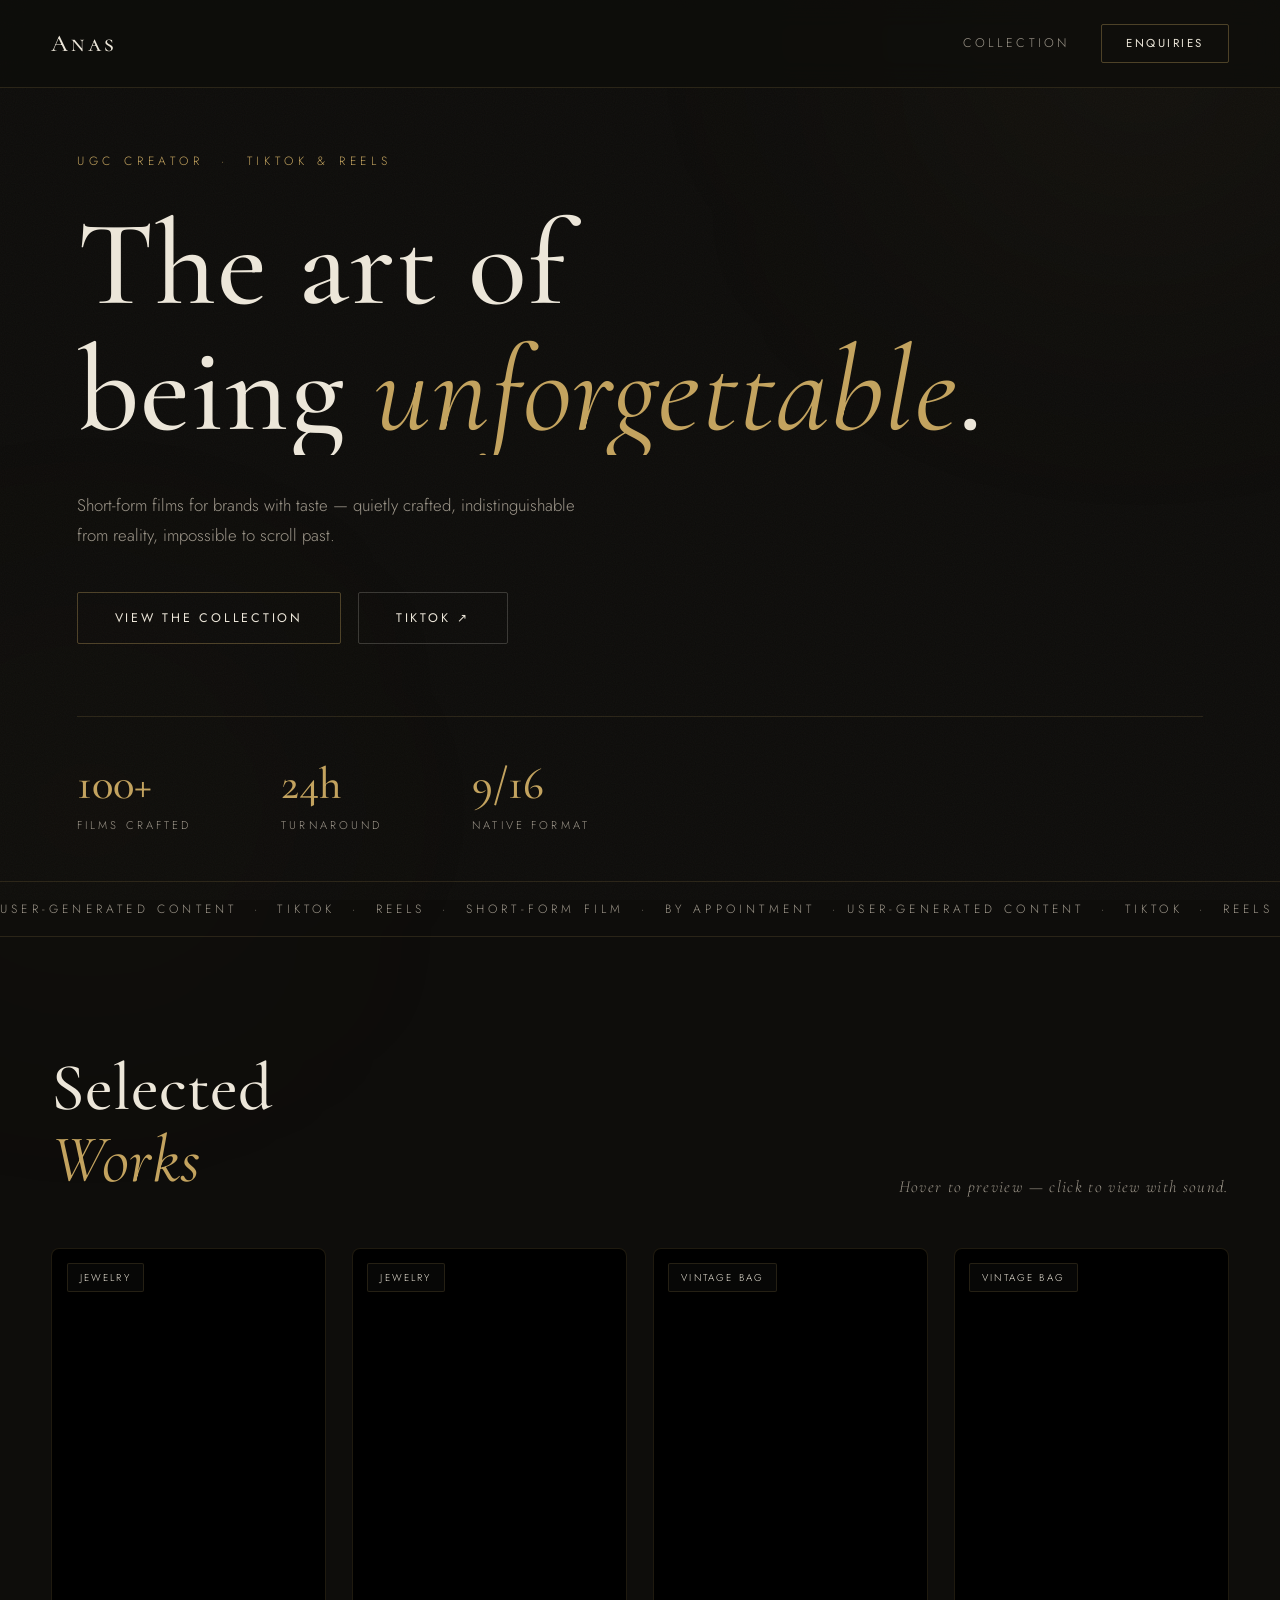
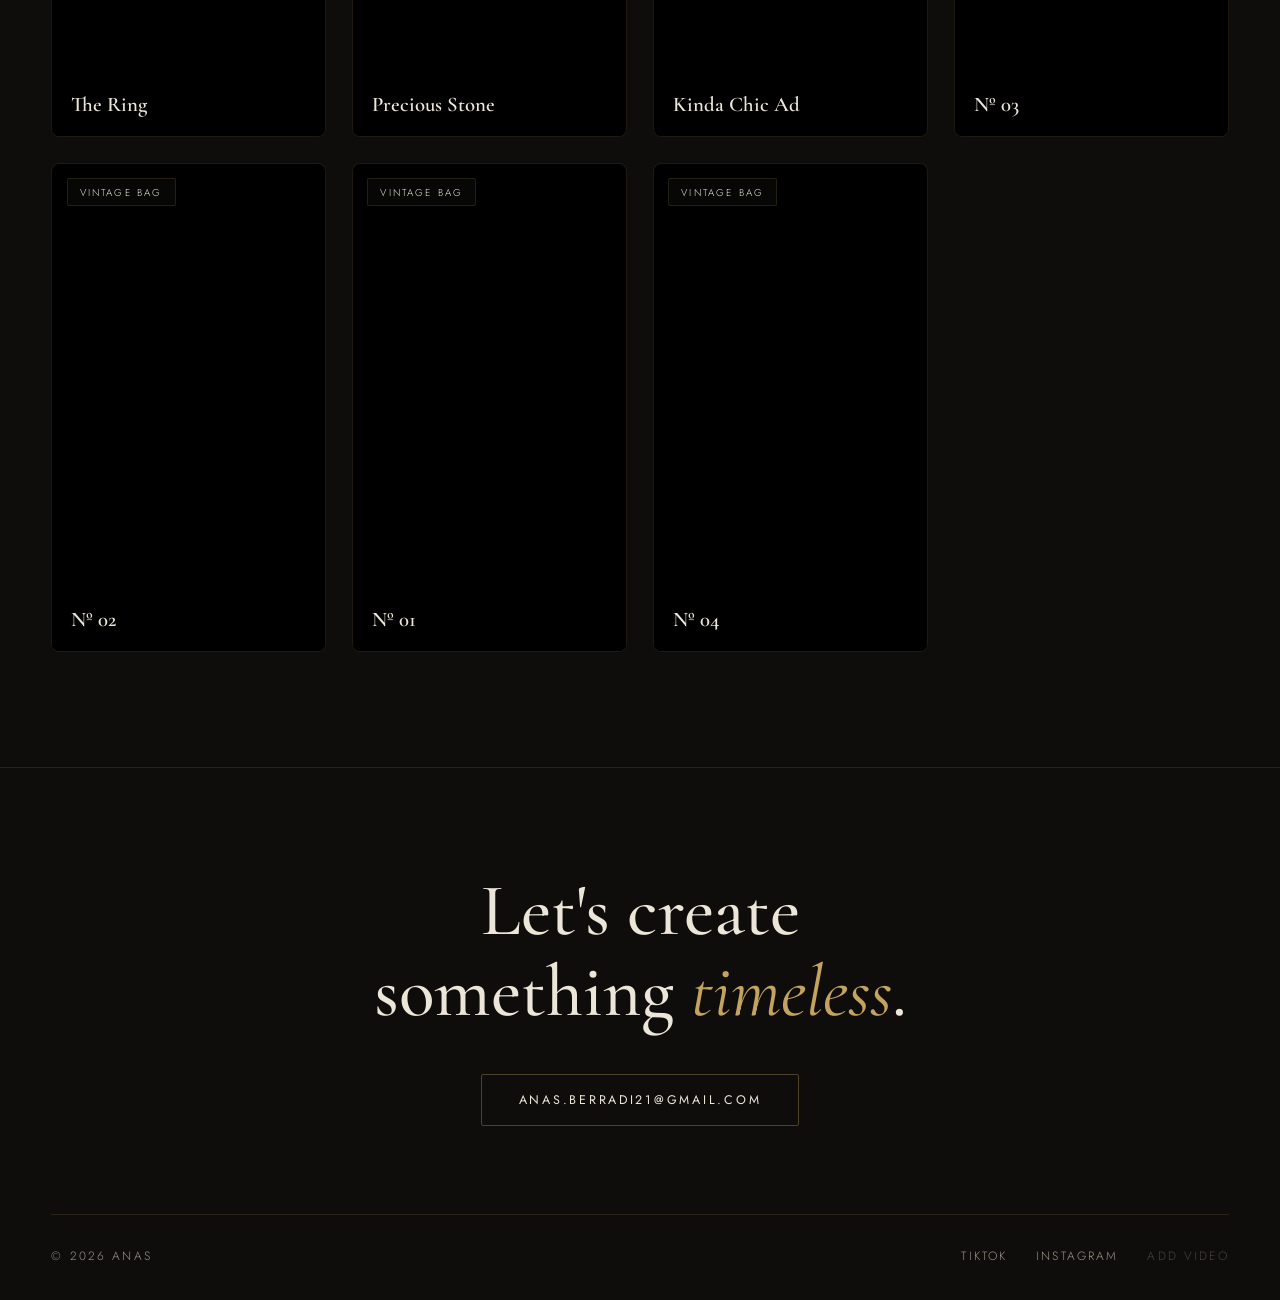
==== index.html @ 3f70959f "UGC portfolio: static site with Cloudinary-hosted videos" ====
<!DOCTYPE html>
<html lang="en">
<head>
  <meta charset="UTF-8" />
  <meta name="viewport" content="width=device-width, initial-scale=1.0" />
  <title>Anas — UGC Portfolio</title>
  <meta name="description" content="Short-form films for brands with taste. UGC, TikTok & Reels." />
  <link rel="preconnect" href="https://fonts.googleapis.com" />
  <link rel="preconnect" href="https://fonts.gstatic.com" crossorigin />
  <link href="https://fonts.googleapis.com/css2?family=Cormorant+Garamond:ital,wght@0,400;0,500;0,600;1,400;1,500&family=Jost:wght@300;400;500&display=swap" rel="stylesheet" />
  <link rel="stylesheet" href="css/style.css" />
</head>
<body>
  <!-- ambient background -->
  <div class="bg-glow bg-glow--1"></div>
  <div class="bg-glow bg-glow--2"></div>
  <div class="noise"></div>

  <!-- header -->
  <header class="header">
    <a href="index.html" class="logo">Anas</a>
    <nav class="nav">
      <a href="#work" class="nav-link">Collection</a>
      <a href="mailto:anas.berradi21@gmail.com" class="btn btn--small">Enquiries</a>
    </nav>
  </header>

  <main>
    <!-- hero -->
    <section class="hero">
      <p class="hero-eyebrow reveal">UGC Creator &nbsp;·&nbsp; TikTok &amp; Reels</p>
      <h1 class="hero-title">
        <span class="line">The art of</span>
        <span class="line">being <em>unforgettable</em>.</span>
      </h1>
      <p class="hero-sub reveal">
        Short-form films for brands with taste — quietly crafted,
        indistinguishable from reality, impossible to scroll past.
      </p>
      <div class="hero-cta reveal">
        <a href="#work" class="btn">View the collection</a>
        <!-- EDIT: your TikTok / Instagram links -->
        <a href="https://tiktok.com" target="_blank" rel="noopener" class="btn btn--ghost">TikTok ↗</a>
      </div>

      <div class="hero-stats reveal">
        <div class="stat"><span class="stat-num" data-count="100">0</span><span class="stat-label">Films crafted</span></div>
        <div class="stat"><span class="stat-num" data-count="24" data-suffix="h">0</span><span class="stat-label">Turnaround</span></div>
        <div class="stat"><span class="stat-num" data-count="9" data-suffix="/16">0</span><span class="stat-label">Native format</span></div>
      </div>
    </section>

    <!-- marquee -->
    <div class="marquee" aria-hidden="true">
      <div class="marquee-track">
        <span>User-Generated Content &nbsp;·&nbsp; TikTok &nbsp;·&nbsp; Reels &nbsp;·&nbsp; Short-Form Film &nbsp;·&nbsp; By Appointment &nbsp;·&nbsp; </span><span>User-Generated Content &nbsp;·&nbsp; TikTok &nbsp;·&nbsp; Reels &nbsp;·&nbsp; Short-Form Film &nbsp;·&nbsp; By Appointment &nbsp;·&nbsp; </span>
      </div>
    </div>

    <!-- work -->
    <section id="work" class="work">
      <div class="work-head">
        <h2 class="section-title">Selected<br /><em>Works</em></h2>
        <p class="work-note">Hover to preview — click to view with sound.</p>
      </div>

      <div id="video-grid" class="grid">
        <!-- cards injected by js/main.js from videos.js -->
      </div>

      <div id="empty-state" class="empty" hidden>
        <p class="empty-big">The collection is being curated.</p>
        <p class="empty-small">New films are on their way — check back shortly.</p>
      </div>
    </section>
  </main>

  <!-- footer -->
  <footer class="footer">
    <div class="footer-cta">
      <h2 class="footer-title">Let's create<br />something <em>timeless</em>.</h2>
      <a href="mailto:anas.berradi21@gmail.com" class="btn">anas.berradi21@gmail.com</a>
    </div>
    <div class="footer-bottom">
      <span>© <span id="year"></span> Anas</span>
      <div class="footer-socials">
        <!-- EDIT: your social links -->
        <a href="https://tiktok.com" target="_blank" rel="noopener">TikTok</a>
        <a href="https://instagram.com" target="_blank" rel="noopener">Instagram</a>
        <a href="upload.html" class="footer-admin">Add video</a>
      </div>
    </div>
  </footer>

  <!-- fullscreen player -->
  <div id="player" class="player" hidden>
    <button class="player-close" id="player-close" aria-label="Close">✕</button>
    <div class="player-box">
      <video id="player-video" controls playsinline></video>
      <div class="player-meta">
        <h3 id="player-title"></h3>
        <p id="player-client"></p>
      </div>
    </div>
  </div>

  <script src="videos.js"></script>
  <script src="js/main.js"></script>
</body>
</html>
---- css/style.css ----
/* ============ tokens ============ */
:root {
  --bg: #0e0d0b;            /* warm near-black */
  --bg-soft: #15130f;
  --ink: #ece6d9;           /* ivory */
  --ink-dim: #9d968a;
  --gold: #c3a35f;          /* champagne gold */
  --gold-dim: rgba(195, 163, 95, 0.35);
  --line: rgba(195, 163, 95, 0.16);
  --font-display: "Cormorant Garamond", serif;
  --font-body: "Jost", sans-serif;
}

* { margin: 0; padding: 0; box-sizing: border-box; }

html { scroll-behavior: smooth; }

body {
  background: var(--bg);
  color: var(--ink);
  font-family: var(--font-body);
  font-weight: 300;
  overflow-x: hidden;
  -webkit-font-smoothing: antialiased;
}

::selection { background: var(--gold); color: #14110c; }

::-webkit-scrollbar { width: 10px; }
::-webkit-scrollbar-track { background: var(--bg); }
::-webkit-scrollbar-thumb { background: #2a251d; border-radius: 5px; }

a { color: inherit; text-decoration: none; }

/* ============ ambient background ============ */
.bg-glow {
  position: fixed;
  border-radius: 50%;
  filter: blur(140px);
  pointer-events: none;
  z-index: 0;
}
.bg-glow--1 {
  width: 50vw; height: 50vw;
  top: -22vw; right: -14vw;
  background: radial-gradient(circle, rgba(195, 163, 95, 0.09), transparent 65%);
}
.bg-glow--2 {
  width: 38vw; height: 38vw;
  bottom: -12vw; left: -12vw;
  background: radial-gradient(circle, rgba(195, 163, 95, 0.06), transparent 65%);
}
.noise {
  position: fixed;
  inset: 0;
  z-index: 1;
  pointer-events: none;
  opacity: 0.05;
  background-image: url("data:image/svg+xml,%3Csvg xmlns='http://www.w3.org/2000/svg' width='120' height='120'%3E%3Cfilter id='n'%3E%3CfeTurbulence type='fractalNoise' baseFrequency='0.9' numOctaves='2'/%3E%3C/filter%3E%3Crect width='120' height='120' filter='url(%23n)' opacity='0.7'/%3E%3C/svg%3E");
}

header, main, footer { position: relative; z-index: 2; }

/* ============ header ============ */
.header {
  display: flex;
  justify-content: space-between;
  align-items: center;
  padding: 1.5rem clamp(1.2rem, 4vw, 3.5rem);
  position: sticky;
  top: 0;
  z-index: 10;
  backdrop-filter: blur(14px);
  background: rgba(14, 13, 11, 0.7);
  border-bottom: 1px solid var(--line);
}
.logo {
  font-family: var(--font-display);
  font-weight: 500;
  font-size: 1.5rem;
  letter-spacing: 0.12em;
  font-variant: small-caps;
}
.nav { display: flex; align-items: center; gap: 2rem; }
.nav-link {
  font-size: 0.78rem;
  letter-spacing: 0.25em;
  text-transform: uppercase;
  color: var(--ink-dim);
  transition: color 0.3s;
}
.nav-link:hover { color: var(--gold); }

/* ============ buttons ============ */
.btn {
  display: inline-block;
  font-family: var(--font-body);
  font-weight: 400;
  font-size: 0.78rem;
  letter-spacing: 0.22em;
  text-transform: uppercase;
  padding: 1rem 2.3rem;
  border-radius: 2px;
  background: transparent;
  color: var(--ink);
  border: 1px solid var(--gold-dim);
  cursor: pointer;
  transition: background 0.35s, color 0.35s, border-color 0.35s;
}
.btn:hover {
  background: var(--gold);
  border-color: var(--gold);
  color: #14110c;
}
.btn--small { padding: 0.65rem 1.5rem; font-size: 0.72rem; }
.btn--ghost { border-color: rgba(236, 230, 217, 0.2); }
.btn--ghost:hover { border-color: var(--gold); background: transparent; color: var(--gold); }

/* ============ hero ============ */
.hero {
  min-height: 88vh;
  display: flex;
  flex-direction: column;
  justify-content: center;
  padding: 4rem clamp(1.2rem, 6vw, 6rem) 3rem;
}
.hero-eyebrow {
  font-size: 0.75rem;
  letter-spacing: 0.4em;
  text-transform: uppercase;
  color: var(--gold);
  margin-bottom: 2rem;
}
.hero-title {
  font-family: var(--font-display);
  font-weight: 500;
  font-size: clamp(3rem, 9.5vw, 8rem);
  line-height: 1.04;
  letter-spacing: 0.01em;
}
.hero-title .line { display: block; overflow: hidden; }
.hero-title em {
  font-style: italic;
  font-weight: 400;
  color: var(--gold);
}
.hero-sub {
  max-width: 32rem;
  margin-top: 2.2rem;
  font-size: 1.05rem;
  font-weight: 300;
  color: var(--ink-dim);
  line-height: 1.8;
}
.hero-cta {
  display: flex;
  gap: 1.1rem;
  margin-top: 2.6rem;
  flex-wrap: wrap;
}
.hero-stats {
  display: flex;
  gap: clamp(2.5rem, 7vw, 6rem);
  margin-top: 4.5rem;
  padding-top: 2.5rem;
  border-top: 1px solid var(--line);
  flex-wrap: wrap;
}
.stat { display: flex; flex-direction: column; }
.stat-num {
  font-family: var(--font-display);
  font-weight: 500;
  font-size: clamp(2rem, 3.5vw, 2.9rem);
  color: var(--gold);
}
.stat-label {
  font-size: 0.7rem;
  letter-spacing: 0.28em;
  text-transform: uppercase;
  color: var(--ink-dim);
  margin-top: 0.4rem;
}

/* ============ marquee ============ */
.marquee {
  overflow: hidden;
  border-top: 1px solid var(--line);
  border-bottom: 1px solid var(--line);
  padding: 1.1rem 0;
}
.marquee-track {
  display: flex;
  white-space: nowrap;
  animation: marquee 42s linear infinite;
  font-size: 0.75rem;
  letter-spacing: 0.35em;
  text-transform: uppercase;
  color: var(--ink-dim);
}
@keyframes marquee {
  from { transform: translateX(0); }
  to { transform: translateX(-50%); }
}

/* ============ work / grid ============ */
.work { padding: clamp(4.5rem, 9vw, 8rem) clamp(1.2rem, 4vw, 3.5rem); }
.work-head {
  display: flex;
  justify-content: space-between;
  align-items: flex-end;
  gap: 2rem;
  margin-bottom: 3.2rem;
  flex-wrap: wrap;
}
.section-title {
  font-family: var(--font-display);
  font-weight: 500;
  font-size: clamp(2.4rem, 5.5vw, 4.2rem);
  line-height: 1.08;
}
.section-title em { font-style: italic; color: var(--gold); font-weight: 400; }
.work-note {
  color: var(--ink-dim);
  font-size: 0.85rem;
  letter-spacing: 0.08em;
  font-style: italic;
  font-family: var(--font-display);
  font-size: 1.05rem;
}

.grid {
  display: grid;
  grid-template-columns: repeat(auto-fill, minmax(min(240px, 100%), 1fr));
  gap: clamp(1rem, 2vw, 1.6rem);
}

.card {
  position: relative;
  aspect-ratio: 9 / 16;
  border-radius: 8px;
  overflow: hidden;
  cursor: pointer;
  border: 1px solid var(--line);
  background: #000;
  transform: translateY(24px);
  opacity: 0;
  transition: transform 0.7s cubic-bezier(0.16, 1, 0.3, 1), opacity 0.7s, border-color 0.35s, box-shadow 0.35s;
}
.card.is-visible { transform: translateY(0); opacity: 1; }
.card:hover {
  border-color: var(--gold-dim);
  box-shadow: 0 24px 60px rgba(0, 0, 0, 0.55);
  transform: translateY(-5px);
}
.card video {
  width: 100%;
  height: 100%;
  object-fit: cover;
  display: block;
}
.card-overlay {
  position: absolute;
  inset: 0;
  display: flex;
  flex-direction: column;
  justify-content: flex-end;
  padding: 1.2rem;
  background: linear-gradient(to top, rgba(0, 0, 0, 0.88) 0%, rgba(0, 0, 0, 0.25) 42%, transparent 68%);
  pointer-events: none;
}
.card-title {
  font-family: var(--font-display);
  font-weight: 600;
  font-size: 1.3rem;
  line-height: 1.15;
}
.card-client {
  font-size: 0.68rem;
  letter-spacing: 0.25em;
  text-transform: uppercase;
  color: var(--gold);
  margin-top: 0.4rem;
}
.card-play {
  position: absolute;
  top: 50%;
  left: 50%;
  transform: translate(-50%, -50%) scale(0.85);
  width: 62px;
  height: 62px;
  border-radius: 50%;
  display: grid;
  place-items: center;
  background: rgba(14, 13, 11, 0.45);
  border: 1px solid var(--gold-dim);
  backdrop-filter: blur(6px);
  opacity: 0;
  transition: opacity 0.35s, transform 0.35s;
  pointer-events: none;
}
.card:hover .card-play { opacity: 1; transform: translate(-50%, -50%) scale(1); }
.card-play svg { width: 18px; height: 18px; fill: var(--gold); margin-left: 3px; }
.card-tag {
  position: absolute;
  top: 0.9rem;
  left: 0.9rem;
  font-size: 0.62rem;
  letter-spacing: 0.22em;
  text-transform: uppercase;
  padding: 0.35rem 0.75rem;
  border-radius: 2px;
  color: var(--ink);
  background: rgba(14, 13, 11, 0.55);
  border: 1px solid var(--line);
  backdrop-filter: blur(6px);
}

/* empty state */
.empty { text-align: center; padding: 5rem 1rem; }
.empty-big {
  font-family: var(--font-display);
  font-style: italic;
  font-weight: 500;
  font-size: clamp(1.8rem, 4.5vw, 2.8rem);
  color: var(--ink);
}
.empty-small {
  color: var(--ink-dim);
  margin-top: 0.9rem;
  font-size: 0.8rem;
  letter-spacing: 0.2em;
  text-transform: uppercase;
}

/* ============ footer ============ */
.footer {
  border-top: 1px solid var(--line);
  padding: clamp(4.5rem, 8vw, 7rem) clamp(1.2rem, 4vw, 3.5rem) 2.2rem;
}
.footer-cta { text-align: center; margin-bottom: 5.5rem; }
.footer-title {
  font-family: var(--font-display);
  font-weight: 500;
  font-size: clamp(2.4rem, 6vw, 4.6rem);
  line-height: 1.1;
  margin-bottom: 2.6rem;
}
.footer-title em { font-style: italic; color: var(--gold); font-weight: 400; }
.footer-bottom {
  display: flex;
  justify-content: space-between;
  align-items: center;
  gap: 1rem;
  flex-wrap: wrap;
  color: var(--ink-dim);
  font-size: 0.75rem;
  letter-spacing: 0.18em;
  text-transform: uppercase;
  border-top: 1px solid var(--line);
  padding-top: 2rem;
}
.footer-socials { display: flex; gap: 1.8rem; }
.footer-socials a { transition: color 0.3s; }
.footer-socials a:hover { color: var(--gold); }
.footer-admin { opacity: 0.4; }

/* ============ fullscreen player ============ */
.player {
  position: fixed;
  inset: 0;
  z-index: 100;
  display: grid;
  place-items: center;
  background: rgba(8, 7, 6, 0.94);
  backdrop-filter: blur(10px);
  animation: fadeIn 0.3s ease;
}
.player[hidden] { display: none; }
@keyframes fadeIn { from { opacity: 0; } to { opacity: 1; } }
.player-box {
  width: min(420px, 92vw);
  display: flex;
  flex-direction: column;
  gap: 1rem;
}
.player-box video {
  width: 100%;
  aspect-ratio: 9 / 16;
  border-radius: 8px;
  background: #000;
  border: 1px solid var(--line);
  box-shadow: 0 30px 90px rgba(0, 0, 0, 0.8);
}
.player-meta h3 { font-family: var(--font-display); font-weight: 600; font-size: 1.4rem; }
.player-meta p { color: var(--gold); font-size: 0.7rem; letter-spacing: 0.25em; text-transform: uppercase; margin-top: 0.3rem; }
.player-close {
  position: absolute;
  top: 1.4rem;
  right: 1.6rem;
  width: 46px;
  height: 46px;
  border-radius: 50%;
  border: 1px solid var(--gold-dim);
  background: transparent;
  color: var(--ink);
  font-size: 1rem;
  cursor: pointer;
  transition: border-color 0.3s, color 0.3s;
}
.player-close:hover { border-color: var(--gold); color: var(--gold); }

/* ============ reveal animation ============ */
.reveal {
  opacity: 0;
  transform: translateY(20px);
  animation: revealUp 1.1s cubic-bezier(0.16, 1, 0.3, 1) forwards;
}
.hero-title .line { animation: revealUp 1.1s cubic-bezier(0.16, 1, 0.3, 1) both; }
.hero-title .line:nth-child(2) { animation-delay: 0.12s; }
.hero-title .line:nth-child(3) { animation-delay: 0.24s; }
.hero-sub.reveal { animation-delay: 0.35s; }
.hero-cta.reveal { animation-delay: 0.45s; }
.hero-stats.reveal { animation-delay: 0.55s; }
@keyframes revealUp {
  from { opacity: 0; transform: translateY(20px); }
  to { opacity: 1; transform: translateY(0); }
}

/* ============ admin page ============ */
.admin-body {
  min-height: 100vh;
  display: grid;
  place-items: center;
  padding: 2rem 1.2rem;
}
.admin-panel {
  width: min(560px, 100%);
  background: var(--bg-soft);
  border: 1px solid var(--line);
  border-radius: 10px;
  padding: clamp(1.8rem, 4vw, 2.8rem);
  box-shadow: 0 30px 80px rgba(0, 0, 0, 0.5);
}
.admin-panel h1 {
  font-family: var(--font-display);
  font-weight: 500;
  font-size: 2rem;
  margin-bottom: 0.4rem;
}
.admin-panel .admin-sub { color: var(--ink-dim); font-size: 0.9rem; margin-bottom: 1.8rem; }
.field { margin-bottom: 1.1rem; }
.field label {
  display: block;
  font-size: 0.68rem;
  letter-spacing: 0.25em;
  text-transform: uppercase;
  color: var(--ink-dim);
  margin-bottom: 0.5rem;
}
.field input[type="text"],
.field input[type="password"] {
  width: 100%;
  padding: 0.85rem 1rem;
  border-radius: 4px;
  border: 1px solid var(--line);
  background: rgba(255, 255, 255, 0.03);
  color: var(--ink);
  font-family: var(--font-body);
  font-size: 0.95rem;
  outline: none;
  transition: border-color 0.3s;
}
.field input:focus { border-color: var(--gold-dim); }
.field input[type="file"] {
  width: 100%;
  padding: 0.85rem;
  border-radius: 4px;
  border: 1px dashed var(--gold-dim);
  background: rgba(255, 255, 255, 0.02);
  color: var(--ink-dim);
  font-size: 0.85rem;
  cursor: pointer;
}
.admin-error {
  color: #c97b6b;
  font-size: 0.85rem;
  margin: 0.7rem 0 0;
  min-height: 1.2em;
}
.admin-ok { color: var(--gold); font-size: 0.85rem; margin: 0.7rem 0 0; }
.admin-row { display: flex; justify-content: space-between; align-items: flex-start; gap: 1rem; }
.admin-list { margin-top: 2.2rem; }
.admin-list h2 {
  font-size: 0.72rem;
  letter-spacing: 0.28em;
  text-transform: uppercase;
  color: var(--ink-dim);
  margin-bottom: 1rem;
  font-weight: 400;
}
.admin-item {
  display: flex;
  align-items: center;
  gap: 0.9rem;
  padding: 0.7rem;
  border: 1px solid var(--line);
  border-radius: 6px;
  margin-bottom: 0.6rem;
  background: rgba(255, 255, 255, 0.02);
}
.admin-item video {
  width: 44px;
  height: 78px;
  object-fit: cover;
  border-radius: 4px;
  background: #000;
  flex-shrink: 0;
}
.admin-item-info { flex: 1; min-width: 0; }
.admin-item-title { font-family: var(--font-display); font-weight: 600; font-size: 1.05rem; white-space: nowrap; overflow: hidden; text-overflow: ellipsis; }
.admin-item-client { color: var(--ink-dim); font-size: 0.72rem; letter-spacing: 0.15em; text-transform: uppercase; margin-top: 0.2rem; }
.btn-danger {
  background: transparent;
  border: 1px solid rgba(201, 123, 107, 0.45);
  color: #c97b6b;
  border-radius: 2px;
  padding: 0.45rem 0.95rem;
  font-family: var(--font-body);
  font-size: 0.68rem;
  letter-spacing: 0.2em;
  text-transform: uppercase;
  cursor: pointer;
  transition: background 0.3s;
  flex-shrink: 0;
}
.btn-danger:hover { background: rgba(201, 123, 107, 0.12); }
.btn-link {
  background: none;
  border: none;
  color: var(--ink-dim);
  font-family: var(--font-body);
  font-size: 0.75rem;
  letter-spacing: 0.2em;
  text-transform: uppercase;
  cursor: pointer;
  padding-top: 0.6rem;
}
.btn-link:hover { color: var(--gold); }
.admin-view-site {
  display: inline-block;
  margin-top: 1.8rem;
  color: var(--ink-dim);
  font-size: 0.75rem;
  letter-spacing: 0.2em;
  text-transform: uppercase;
  transition: color 0.3s;
}
.admin-view-site:hover { color: var(--gold); }
.btn[disabled] { opacity: 0.5; cursor: wait; }

@media (max-width: 640px) {
  .hero-stats { gap: 1.8rem; }
  .footer-bottom { justify-content: center; text-align: center; }
}

/* ============ admin list extras ============ */
.admin-item-meta {
  color: var(--ink-dim);
  font-size: 0.65rem;
  letter-spacing: 0.18em;
  text-transform: uppercase;
  margin-top: 0.3rem;
  opacity: 0.8;
}
.admin-item-actions {
  display: flex;
  gap: 0.4rem;
  align-items: center;
  flex-shrink: 0;
  flex-wrap: wrap;
  justify-content: flex-end;
}
.icon-btn {
  background: transparent;
  border: 1px solid var(--line);
  color: var(--ink-dim);
  border-radius: 2px;
  padding: 0.4rem 0.7rem;
  font-family: var(--font-body);
  font-size: 0.68rem;
  letter-spacing: 0.15em;
  text-transform: uppercase;
  cursor: pointer;
  transition: color 0.3s, border-color 0.3s;
}
.icon-btn:hover:not([disabled]) { color: var(--gold); border-color: var(--gold-dim); }
.icon-btn[disabled] { opacity: 0.3; cursor: default; }
.admin-edit {
  display: flex;
  flex-direction: column;
  gap: 0.45rem;
  padding: 0.2rem 0;
}
.admin-edit input {
  width: 100%;
  padding: 0.55rem 0.75rem;
  border-radius: 4px;
  border: 1px solid var(--line);
  background: rgba(255, 255, 255, 0.03);
  color: var(--ink);
  font-family: var(--font-body);
  font-size: 0.88rem;
  outline: none;
  transition: border-color 0.3s;
}
.admin-edit input:focus { border-color: var(--gold-dim); }

@media (max-width: 560px) {
  .admin-item { flex-wrap: wrap; }
  .admin-item-actions { width: 100%; justify-content: flex-start; }
}
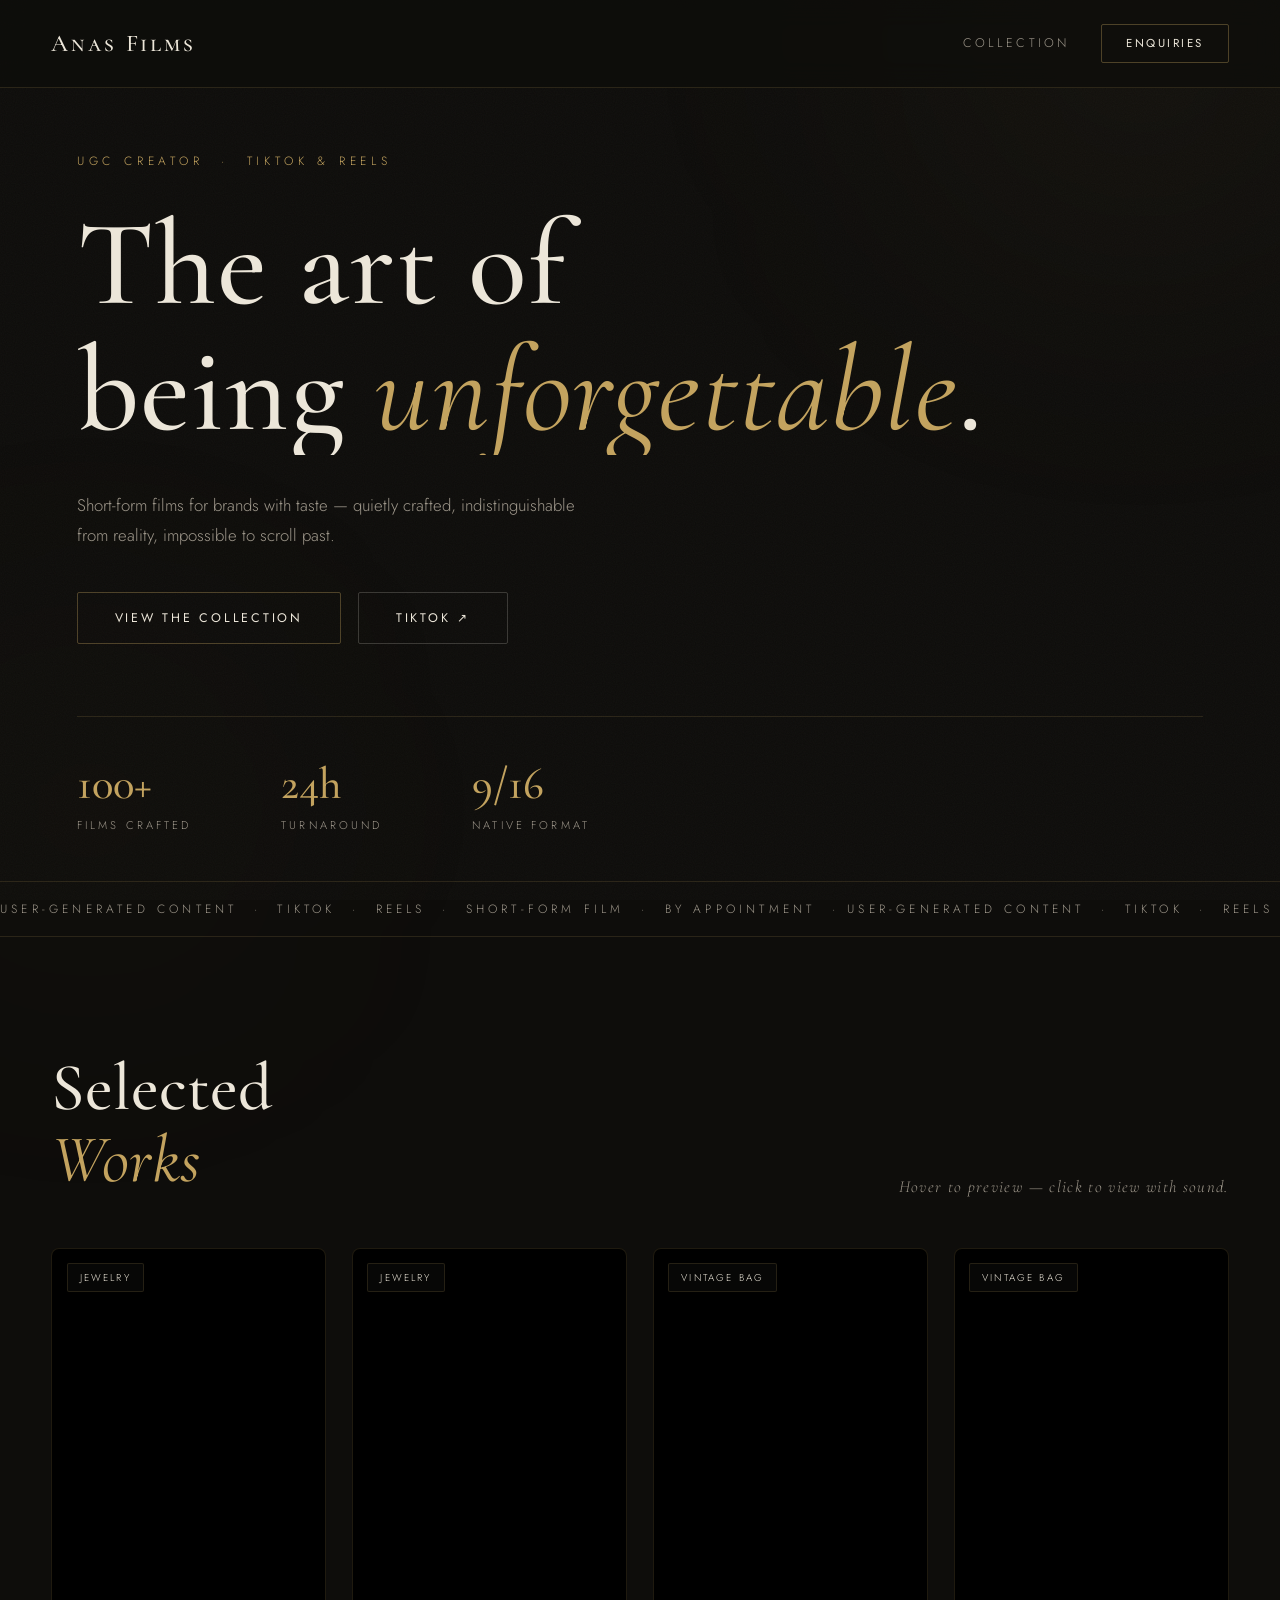
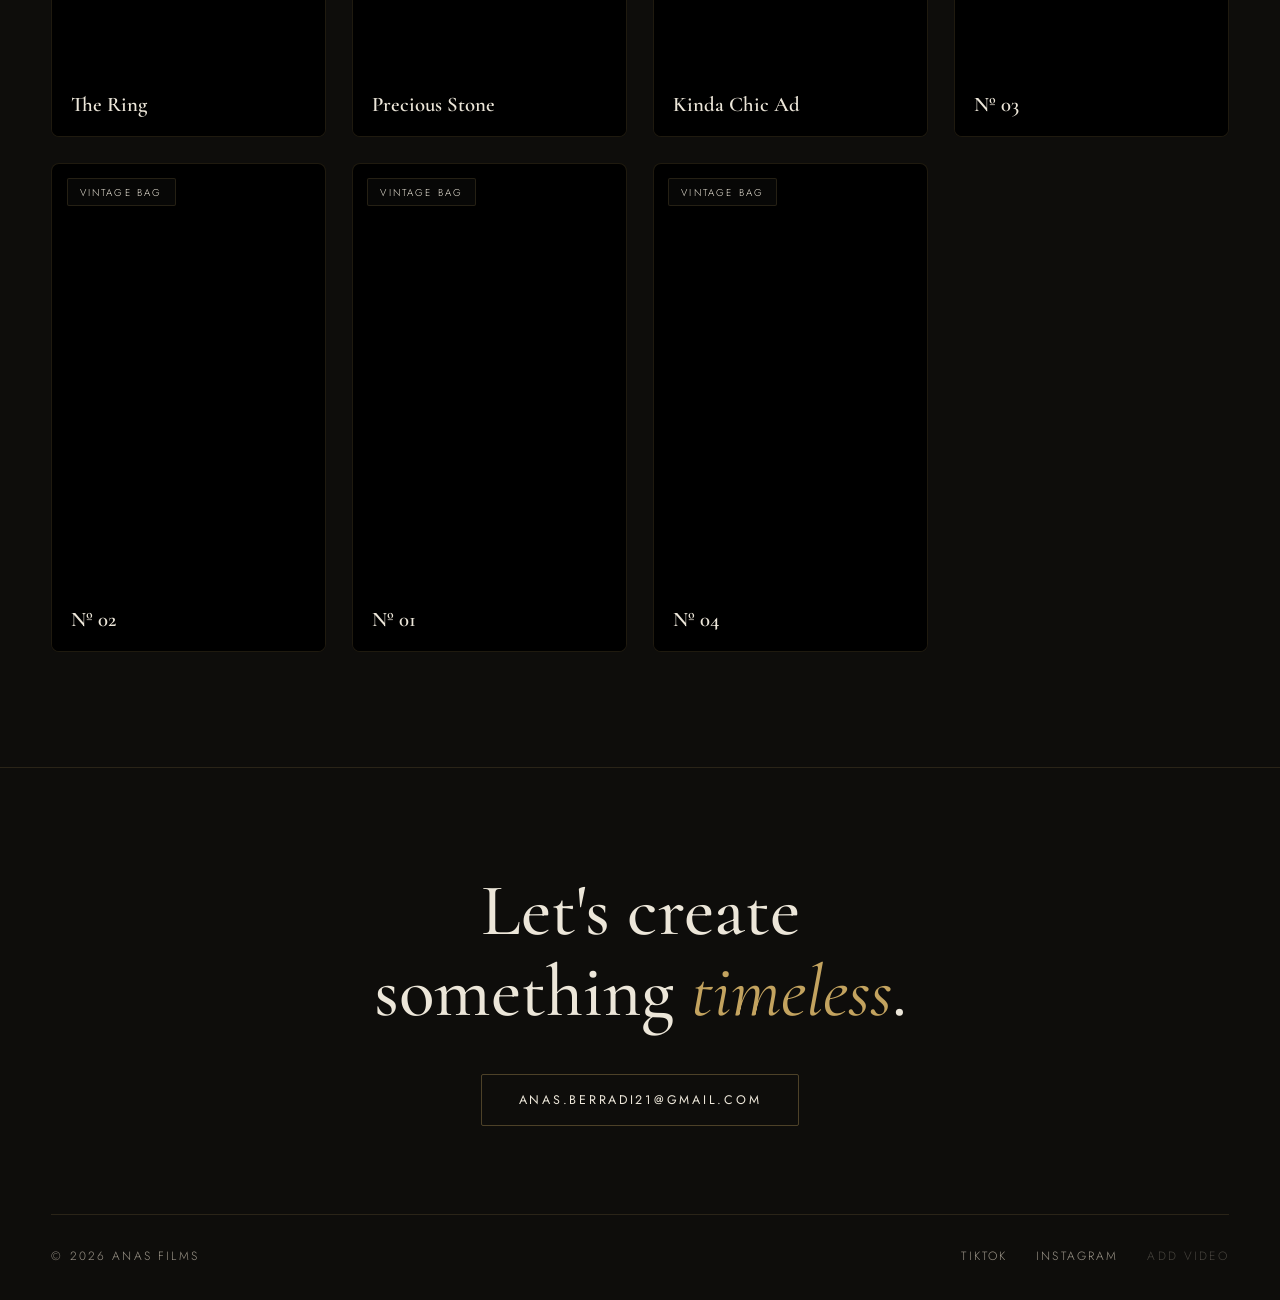
==== commit d70c46be: "Rebrand to Anas Films" ====
--- a/index.html
+++ b/index.html
@@ -3,7 +3,7 @@
 <head>
   <meta charset="UTF-8" />
   <meta name="viewport" content="width=device-width, initial-scale=1.0" />
-  <title>Anas — UGC Portfolio</title>
+  <title>Anas Films — UGC Portfolio</title>
   <meta name="description" content="Short-form films for brands with taste. UGC, TikTok & Reels." />
   <link rel="preconnect" href="https://fonts.googleapis.com" />
   <link rel="preconnect" href="https://fonts.gstatic.com" crossorigin />
@@ -18,7 +18,7 @@
 
   <!-- header -->
   <header class="header">
-    <a href="index.html" class="logo">Anas</a>
+    <a href="index.html" class="logo">Anas Films</a>
     <nav class="nav">
       <a href="#work" class="nav-link">Collection</a>
       <a href="mailto:anas.berradi21@gmail.com" class="btn btn--small">Enquiries</a>
@@ -82,7 +82,7 @@
       <a href="mailto:anas.berradi21@gmail.com" class="btn">anas.berradi21@gmail.com</a>
     </div>
     <div class="footer-bottom">
-      <span>© <span id="year"></span> Anas</span>
+      <span>© <span id="year"></span> Anas Films</span>
       <div class="footer-socials">
         <!-- EDIT: your social links -->
         <a href="https://tiktok.com" target="_blank" rel="noopener">TikTok</a>
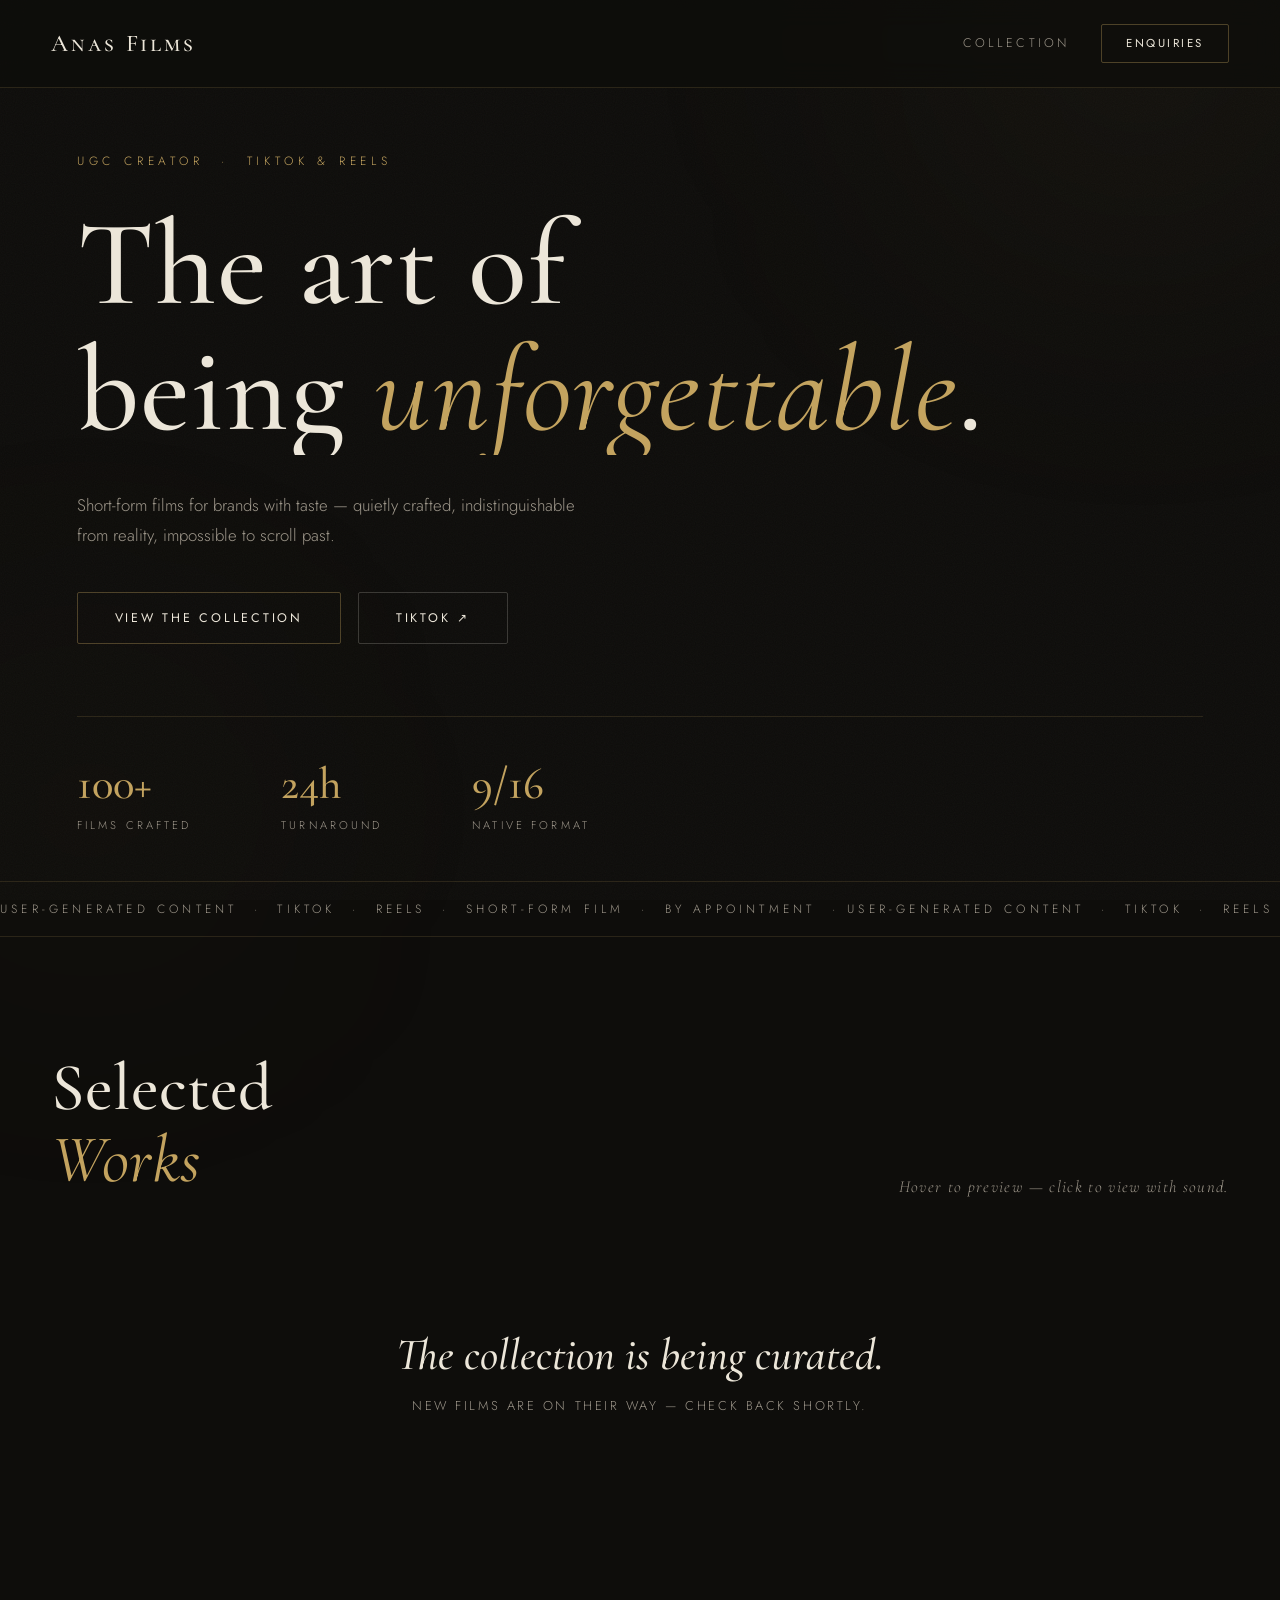
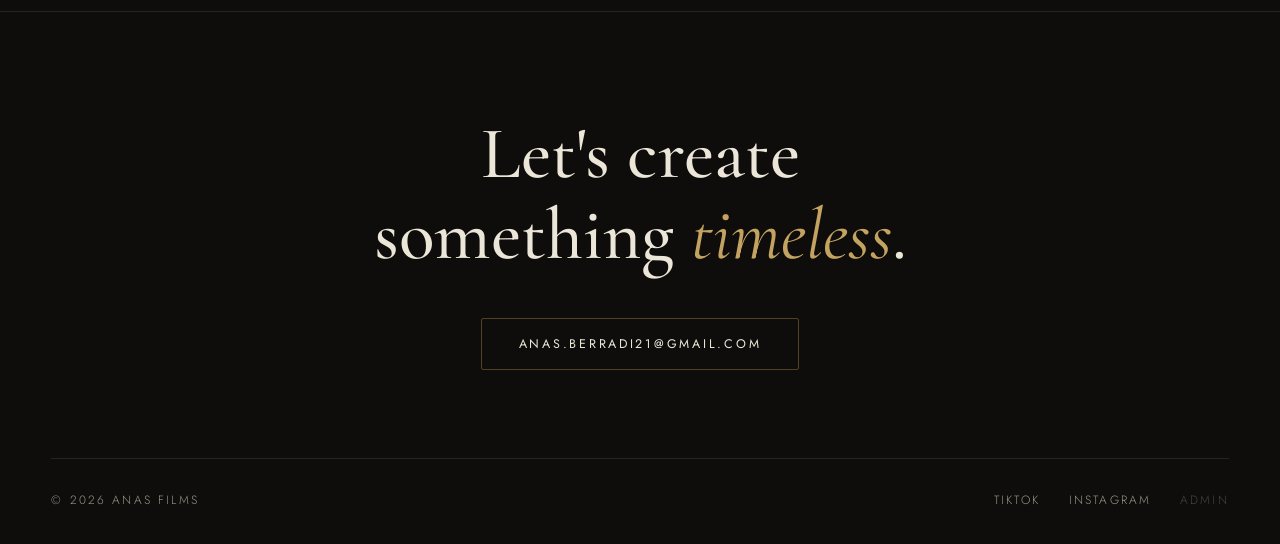
==== commit a16a5793: "Add Worker backend: D1 database, admin panel, signed Cloudinary uploads, view counts" ====
--- a/index.html
+++ b/index.html
@@ -87,7 +87,7 @@
         <!-- EDIT: your social links -->
         <a href="https://tiktok.com" target="_blank" rel="noopener">TikTok</a>
         <a href="https://instagram.com" target="_blank" rel="noopener">Instagram</a>
-        <a href="upload.html" class="footer-admin">Add video</a>
+        <a href="admin.html" class="footer-admin">Admin</a>
       </div>
     </div>
   </footer>
@@ -104,7 +104,6 @@
     </div>
   </div>
 
-  <script src="videos.js"></script>
   <script src="js/main.js"></script>
 </body>
 </html>
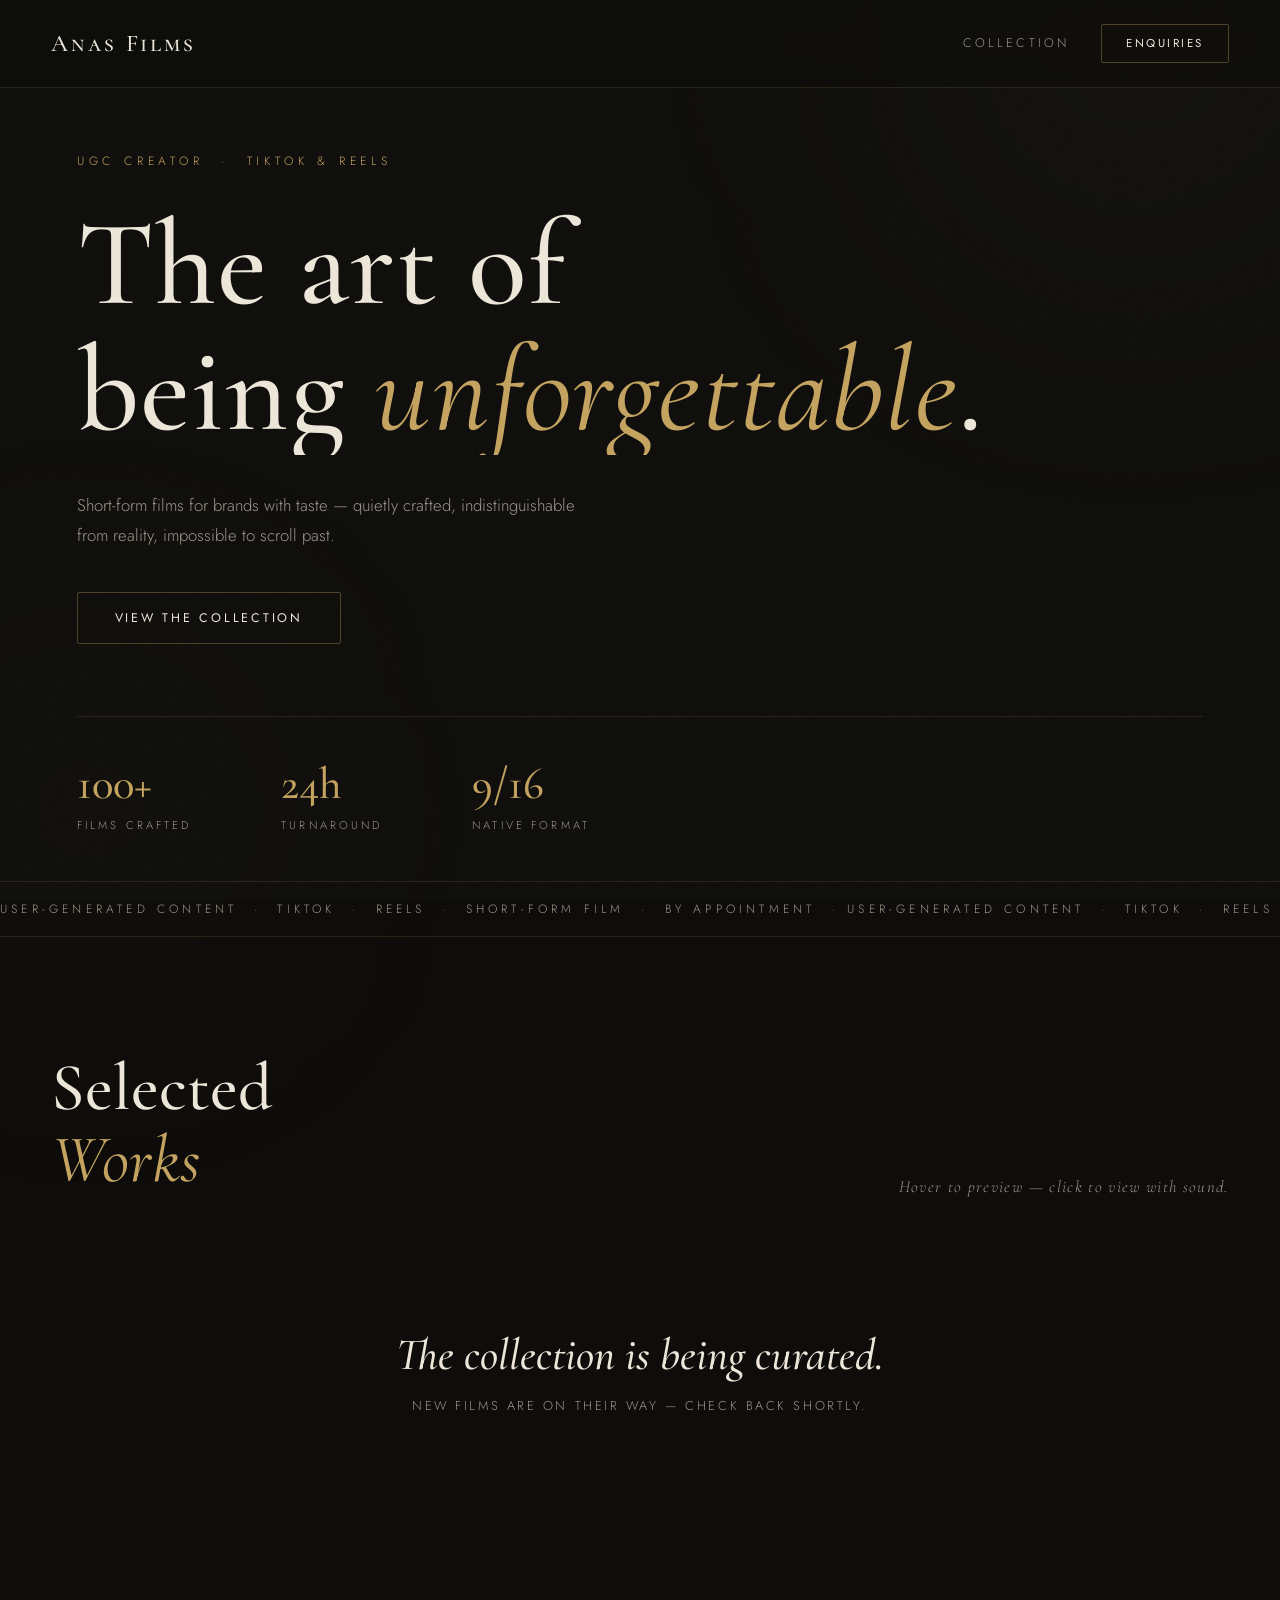
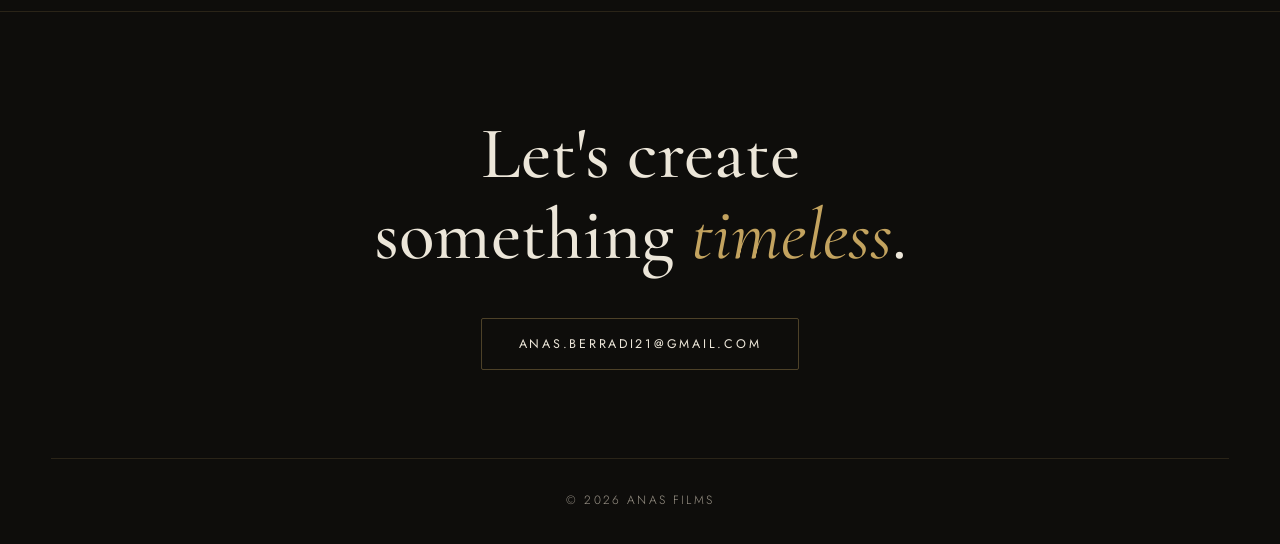
==== commit 29561d29: "Remove social links and footer admin link" ====
--- a/index.html
+++ b/index.html
@@ -39,8 +39,6 @@
       </p>
       <div class="hero-cta reveal">
         <a href="#work" class="btn">View the collection</a>
-        <!-- EDIT: your TikTok / Instagram links -->
-        <a href="https://tiktok.com" target="_blank" rel="noopener" class="btn btn--ghost">TikTok ↗</a>
       </div>
 
       <div class="hero-stats reveal">
@@ -81,14 +79,8 @@
       <h2 class="footer-title">Let's create<br />something <em>timeless</em>.</h2>
       <a href="mailto:anas.berradi21@gmail.com" class="btn">anas.berradi21@gmail.com</a>
     </div>
-    <div class="footer-bottom">
+    <div class="footer-bottom" style="justify-content:center">
       <span>© <span id="year"></span> Anas Films</span>
-      <div class="footer-socials">
-        <!-- EDIT: your social links -->
-        <a href="https://tiktok.com" target="_blank" rel="noopener">TikTok</a>
-        <a href="https://instagram.com" target="_blank" rel="noopener">Instagram</a>
-        <a href="admin.html" class="footer-admin">Admin</a>
-      </div>
     </div>
   </footer>
 
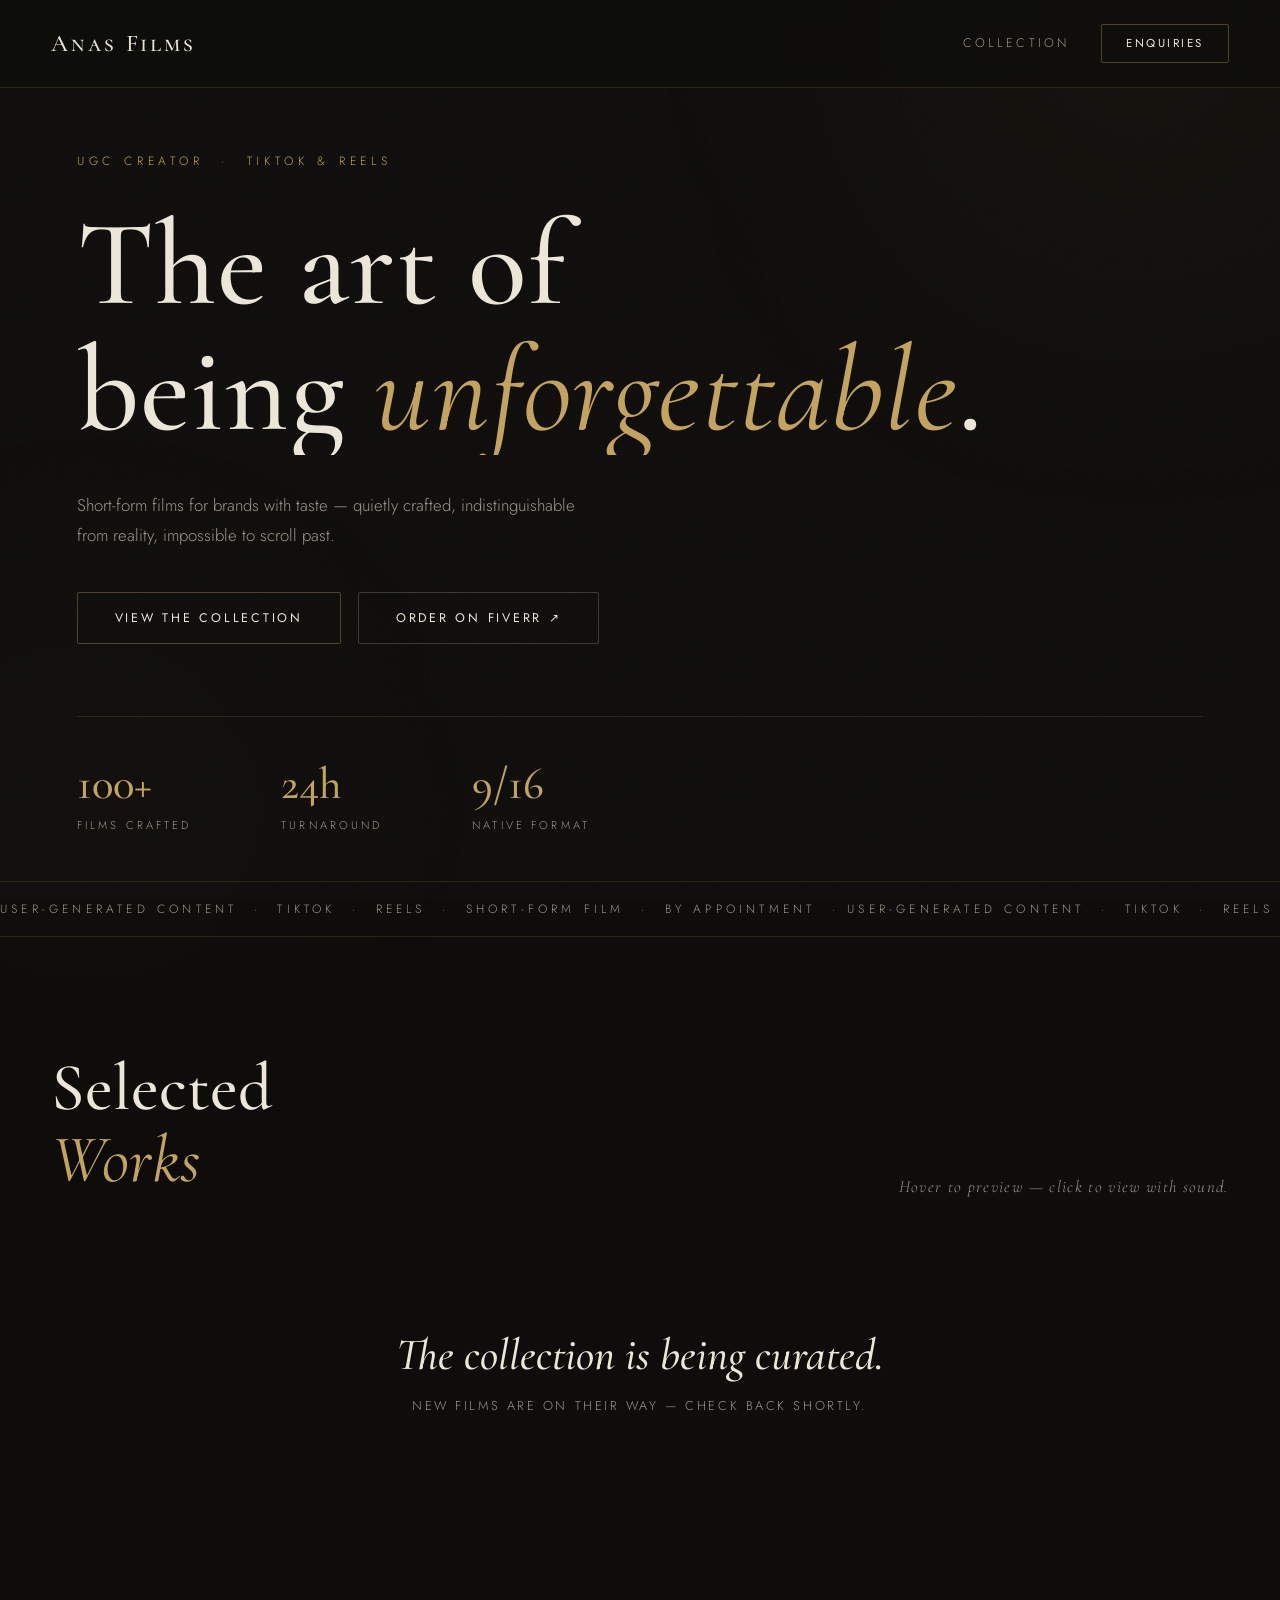
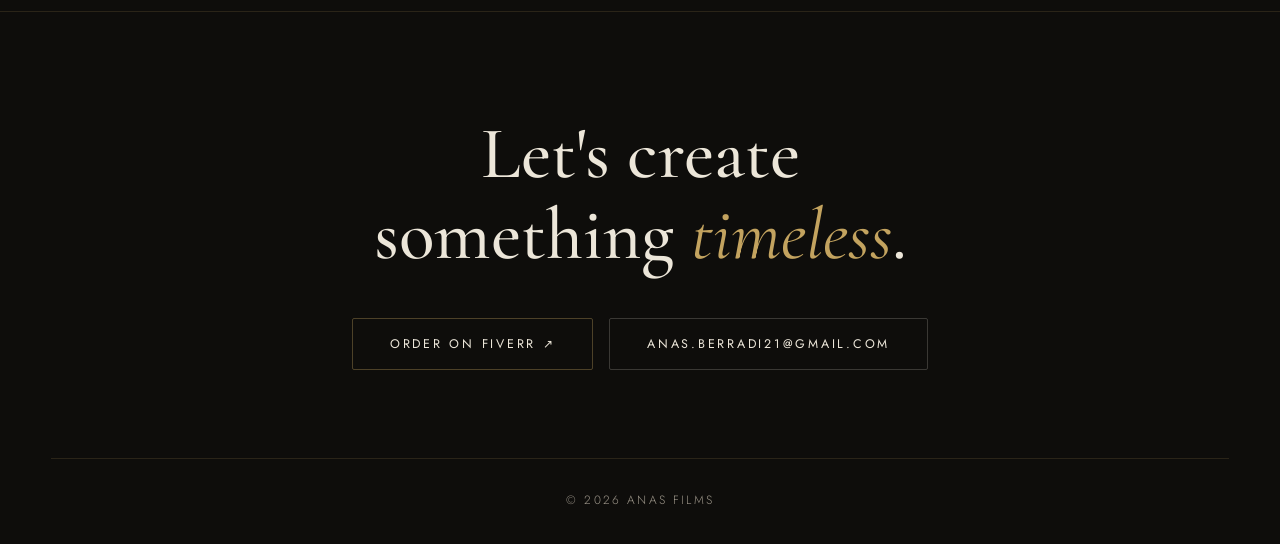
==== commit 58191859: "Force HTTPS redirect, add Fiverr gig buttons" ====
--- a/index.html
+++ b/index.html
@@ -5,6 +5,15 @@
   <meta name="viewport" content="width=device-width, initial-scale=1.0" />
   <title>Anas Films — UGC Portfolio</title>
   <meta name="description" content="Short-form films for brands with taste. UGC, TikTok & Reels." />
+  <link rel="icon" type="image/svg+xml" href="icon.svg" />
+  <link rel="icon" type="image/png" sizes="512x512" href="icon-512.png" />
+  <link rel="apple-touch-icon" href="apple-touch-icon.png" />
+  <meta property="og:type" content="website" />
+  <meta property="og:title" content="Anas Films — UGC Portfolio" />
+  <meta property="og:description" content="Short-form films for brands with taste. UGC, TikTok & Reels." />
+  <meta property="og:url" content="https://anasfilm.work" />
+  <meta property="og:image" content="https://anasfilm.work/og.jpg" />
+  <meta name="twitter:card" content="summary_large_image" />
   <link rel="preconnect" href="https://fonts.googleapis.com" />
   <link rel="preconnect" href="https://fonts.gstatic.com" crossorigin />
   <link href="https://fonts.googleapis.com/css2?family=Cormorant+Garamond:ital,wght@0,400;0,500;0,600;1,400;1,500&family=Jost:wght@300;400;500&display=swap" rel="stylesheet" />
@@ -39,6 +48,7 @@
       </p>
       <div class="hero-cta reveal">
         <a href="#work" class="btn">View the collection</a>
+        <a href="https://www.fiverr.com/s/xrdw5RX" target="_blank" rel="noopener" class="btn btn--ghost">Order on Fiverr ↗</a>
       </div>
 
       <div class="hero-stats reveal">
@@ -77,7 +87,10 @@
   <footer class="footer">
     <div class="footer-cta">
       <h2 class="footer-title">Let's create<br />something <em>timeless</em>.</h2>
-      <a href="mailto:anas.berradi21@gmail.com" class="btn">anas.berradi21@gmail.com</a>
+      <div style="display:flex;gap:1rem;justify-content:center;flex-wrap:wrap">
+        <a href="https://www.fiverr.com/s/xrdw5RX" target="_blank" rel="noopener" class="btn">Order on Fiverr ↗</a>
+        <a href="mailto:anas.berradi21@gmail.com" class="btn btn--ghost">anas.berradi21@gmail.com</a>
+      </div>
     </div>
     <div class="footer-bottom" style="justify-content:center">
       <span>© <span id="year"></span> Anas Films</span>
